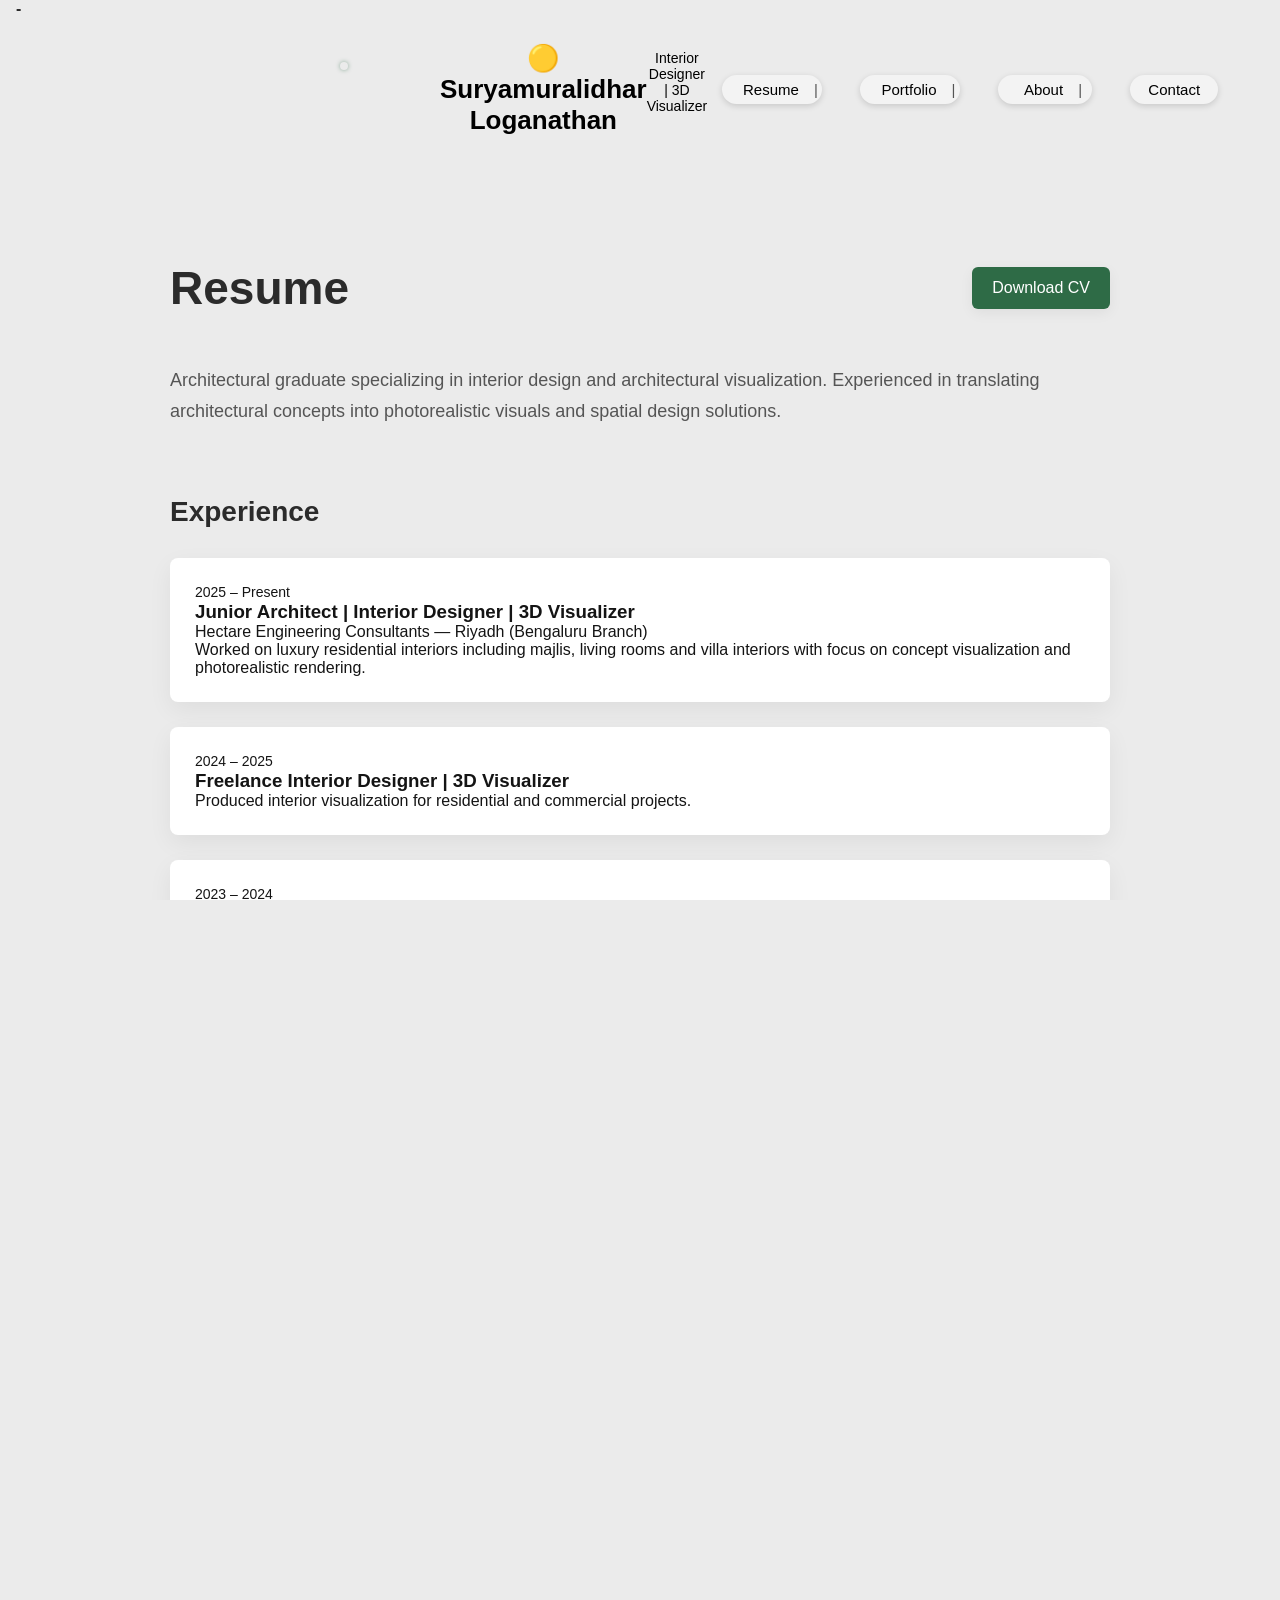
==== resume.html @ 16acd6b2 "Add files via upload" ====
<!DOCTYPE html>
<html lang="en">

<head>

<meta charset="UTF-8">
<meta name="viewport" content="width=device-width, initial-scale=1.0">


<title>Resume | Suryamuralidhar</title>

<link rel="stylesheet" href="css/navbar.css">
<link rel="stylesheet" href="css/footer.css">
<link rel="stylesheet" href="css/style.css">
<link rel="stylesheet" href="css/responsive.css">
<link rel="stylesheet" href="css/resume.css">

</head>

<body>

<div id="navbar"></div>


<section class="resume">


<!-- HEADER -->

<div class="resume-header">

<h1>Resume</h1>

<a href="files/CV_SURYAMURALIDHAR.pdf"
download
class="download-btn">
Download CV
</a>

</div>



<!-- SUMMARY -->

<div class="summary">

<p>
Architectural graduate specializing in interior design and
architectural visualization. Experienced in translating
architectural concepts into photorealistic visuals and spatial
design solutions.
</p>

</div>



<!-- EXPERIENCE -->

<div class="section">

<h2>Experience</h2>

<div class="timeline">


<div class="timeline-card">

<span class="year">2025 – Present</span>

<h3>Junior Architect | Interior Designer | 3D Visualizer</h3>

<p>
Hectare Engineering Consultants — Riyadh (Bengaluru Branch)
</p>

<p>
Worked on luxury residential interiors including majlis,
living rooms and villa interiors with focus on concept
visualization and photorealistic rendering.
</p>

</div>


<div class="timeline-card">

<span class="year">2024 – 2025</span>

<h3>Freelance Interior Designer | 3D Visualizer</h3>

<p>
Produced interior visualization for residential
and commercial projects.
</p>

</div>


<div class="timeline-card">

<span class="year">2023 – 2024</span>

<h3>Architectural Intern</h3>

<p>
The InsideOut Studio — Bengaluru
</p>

<p>
Worked on residential projects including working drawings,
electrical layouts, facade design and rendering.
</p>

</div>


<div class="timeline-card">

<span class="year">2022 – 2023</span>

<h3>Assistant Site Supervisor</h3>

<p>
Sree Annamar Builders — Namakkal
</p>

</div>


</div>

</div>



<!-- EDUCATION -->

<div class="section">

<h2>Education</h2>

<div class="education-grid">

<div class="edu-card">

<h3>Bachelor of Architecture</h3>

<p>Lovely Professional University</p>

<span>2019 – 2025</span>

</div>


<div class="edu-card">

<h3>Senior Secondary Education</h3>

<p>National Public School</p>

<span>2017 – 2019</span>

</div>

</div>

</div>



<!-- SKILLS -->

<div class="section">

<h2>Design Tools</h2>

<div class="skills-grid">

<div class="skill">AutoCAD</div>
<div class="skill">3ds Max</div>
<div class="skill">Corona Renderer</div>
<div class="skill">Revit</div>
<div class="skill">SketchUp</div>
<div class="skill">Lumion</div>
<div class="skill">D5 Render</div>
<div class="skill">Photoshop</div>
<div class="skill">InDesign</div>
<div class="skill">Unreal Engine</div>
<div class="skill">MS Office</div>

</div>

</div>



<!-- CERTIFICATIONS -->

<div class="section">

<h2>Certifications</h2>

<div class="cert-grid">

<a href="javascript:void(0)" class="cert-btn">
Autodesk Certification
</a>

<a href="javascript:void(0)" class="cert-btn">
3ds Max Visualization Training
</a>

<a href="javascript:void(0)" class="cert-btn">
Architectural Rendering Course
</a>

</div>

</div>



<!-- LANGUAGES -->

<div class="section">

<h2>Languages</h2>

<div class="lang-grid">

<div class="lang">Tamil — Native</div>
<div class="lang">English — Professional</div>
<div class="lang">Hindi — Basic</div>
<div class="lang">Kannada — Basic</div>

</div>

</div>



<!-- HOBBIES -->

<div class="section">

<h2>Interests</h2>

<div class="hobby-grid">

<div class="hobby">Ham Radio</div>
<div class="hobby">DIY Electronics</div>
<div class="hobby">Exploring New Tech</div>
<div class="hobby">Learning New Software</div>

</div>

</div>


</section>


<div id="footer"></div>

<script src="js/script.js"></script>

</body>

</html>
---- css/navbar.css ----
/* ===== NAVBAR CONTAINER ===== */

header.nav{
text-align:center;
padding:20px 10px;
}

/* ===== NAME ===== */

header.nav h1{
font-size:26px;
font-weight:700;
margin:5px 0;
}

header.nav p{
font-size:14px;
color:#666;
margin:0 0 15px 0;
}

/* ===== DOT ===== */

.logo .dot{
height:8px;
width:8px;
background:#2e6b46;
border-radius:50%;
display:inline-block;
margin-right:6px;
}

/* ===== NAV LINKS ===== */

nav{
display:flex;
justify-content:center;
flex-wrap:nowrap;
gap:8px;
}

nav a{
display:flex;
align-items:center;
justify-content:center;
text-align:center;
flex:1;
max-width:100px;
padding:6px 10px;
font-size:clamp(13px,3vw,15px);
white-space:nowrap;
text-decoration:none;
background:#f3f3f3;
border-radius:20px;
}

header.nav{
text-align:center;
}

/* ===== HOVER EFFECT ===== */

nav a:hover{
transform:translateY(-1px);
box-shadow:0 4px 10px rgba(0,0,0,0.15);
}

/* ===== MOBILE ADJUSTMENT ===== */


@media (max-width:370px){

.nav{
padding-left:20px;
padding-right:20px;
}

nav{
gap:6px;
}

}

@media (max-width:370px){

nav{
gap:6px;
}

nav a{
padding:6px 5px;
font-size:13px;
}

}

nav a{
-webkit-tap-highlight-color: transparent; /* removes yellow flash */
}

nav a:active{
background:#2e6b46;
color:white;
}

.name{
display:flex;
align-items:center;
justify-content:center;
gap:8px;
}

.dot{
height:8px;
width:8px;
background:#ebebeb;
border-radius:50%;
position:absolute;
left:-100px;
top:25%;
transform:translateY(-50%);
}

.dot{
box-shadow:0 0 4px rgba(46,107,70,0.5);
}
header h1{
position:relative;
display:inline-block;
}
---- css/footer.css ----
/* =========================
   FOOTER - DESKTOP
========================= */

/* DESKTOP ONLY social icon sizes */

@media (min-width:900px){

/* Instagram */
.social img[src*="instagram"]{
width:41px;
height:41px;
}

/* Facebook */
.social img[src*="facebook"]{
width:36px;
height:36px;
}

/* LinkedIn */
.social img[src*="linkedin"]{
width:38px;
height:38px;
}

}
.footer{
display:flex;
justify-content:space-between;
align-items:flex-start;

padding:15px 80px;

max-width:1200px;
width:100%;
margin:15px auto;
}

/* TEXT */

.footer h4{
margin-bottom:5px;
}

.footer p{
margin:0;
}

/* COLUMN ALIGNMENT */

.footer div:nth-child(1){
text-align:left;
}

.footer div:nth-child(2){
text-align:left;
}

.footer div:nth-child(3){
text-align:right;
}

/* LINKS */

.footer a{
color:black;
text-decoration:none;
display:inline-block;
transition:transform .2s;
}

.footer a:hover{
transform:scale(1.1);
}

/* SOCIAL ICONS */

.social{
display:flex;
gap:15px;
align-items:center;
margin-top:5px;
justify-content:flex-end;
}

.social img{
width:33px;
height:33px;
cursor:pointer;
transition:transform .2s;
}

.social img:hover{
transform:scale(1.3);
}

/* =========================
   FOOTER - MOBILE
========================= */

@media (max-width:900px){

.footer{
display:flex;
flex-direction:column;
align-items:center;
justify-content:center;
text-align:center;

gap:25px;

padding:30px 20px;

width:100%;
max-width:100%;

margin:0 auto;
}

.footer div{
width:100%;
text-align:center;
}

.footer h4{
font-size:16px;
margin-bottom:6px;
}

.footer p{
font-size:16.5px;
color:#555;
}

.social{
display:flex;
justify-content:center;
align-items:center;
gap:15px;

margin-top:8px;
}

.social img{  
width:28px;
height:28px;
}
/* FOLLOW ME LEFT ALIGN */

.footer div:nth-child(3){
text-align:left;
width:100%;
}

.social{
display:flex;
justify-content:flex-start;
align-items:center;
gap:18px;
margin-top:8px;
}

/* BIGGER ICONS */

.social img{
width:34px;
height:34px;
}
}
---- css/style.css ----
.circle.resume{
background:#f2a900;
color:black;
}

.circle.portfolio{
background:#ff3c2f;
color:white;
}

.circle.contact{
background:#7fc6c7;
color:black;
}.resume{
background:#f2a900;
}

.portfolio{
background:#ff3c2f;
color:white;
}

.contact{
background:#7fc6c7;
}
.circle:hover{
transform:scale(1.15);
box-shadow:0 15px 35px rgba(0,0,0,0.25);
}

/* RESET 2  */
*{
box-sizing:border-box;
}




html{
scroll-behavior:smooth;
}



*{
caret-color: transparent;
}

*{
box-sizing:border-box;
margin:0;
padding:0;
}

html, body{
height:100%;
margin:0;
}

.pagecontent {
  flex:1;
}

body{
font-family:Arial, Helvetica, sans-serif;
background:#f4f4f4;
color:#111;

min-height:100%;
  
display:flex;
flex-direction:column;
}
/* NAVBAR */

.nav{
display:flex;
justify-content:space-between;
align-items:center;
padding:15px 80px;
max-width:1200px;
margin:auto;
}

.logo{
display:flex;
align-items:center;
gap:12px;
}

.logo h1{
font-size:25px;
font-weight:600;
}

.logo p{
font-size:16px;
color:#777;
}

.dot{
width:12px;
height:12px;
background:#f2a900;
border-radius:50%;
position:relative;
top:-10px;
}

a{
text-decoration:none;
color:black;
}

/* NAV LINKS */

nav a{
margin:0 15px;
font-weight:500;
}

nav a:not(:last-child)::after{
content:" | ";
margin-left:15px;
color:#555;
}

/* HERO SECTION */

.hero{
display:flex;
align-items:center;
justify-content:center;
gap:80px;
padding:30px 5%;
max-width:1200px;
margin:auto;

flex:1;
}

/* PROFILE IMAGE */

.profile{
display:flex;
align-items:center;
justify-content:center;
}

.profile-img{
width:320px;
height:320px;
border-radius:50%;
object-fit:cover;
object-position:center 15%;
max-width:90vw;
}

/* CONTENT */

.content h2{
font-size:80px;
margin-bottom:10px;
}

.content h3{
margin-bottom:15px;
}

.content p{
max-width:420px;
color:#555;
line-height:1.6;
}

/* BUTTONS */

.buttons{
margin-top:20px;
display:flex;
justify-content:center;
gap:25px;
flex-wrap:nowrap;
}

.circle{
width:120px;
height:120px;
border-radius:50%;
display:flex;
align-items:center;
justify-content:center;
font-weight:bold;
cursor:pointer;
transition:transform .3s, box-shadow .4s;
color:black;
}

.circle:hover{
transform:scale(1.2);
box-shadow:0 10px 25px rgba(0,0,0,0.2);
}

.resume{
background:#f2a900;
}

.portfolio{
background:#ebebeb;
color:rgb(0, 0, 0);
}

.contact{
background:#ebebeb;
}



html, body{
height:100%;
overflow-x:hidden;
overflow-y:auto;
}



h2:hover{
transform:scale(1);
transition:transform .2s;
}





/* RESPONSIVE DESIGN */

@media (max-width:900px){

/* HERO STACK */
.logo{
display:flex;
align-items:center;
justify-content:center;
gap:10px;
}

.dot{
position:relative;
top:-13px;
left: 3px;
}

  nav{
display:flex;
flex-wrap:wrap;
justify-content:center;
gap:10px;
margin-top:15px;
}

nav a{
background:#ffffff;
padding:8px 14px;
border-radius:20px;
font-size:14px;
box-shadow:0 2px 6px rgba(0,0,0,0.1);
}

nav a:hover{
background:#f2a900;
color:white;
}




 .buttons{
margin-top:20px;
display:flex;
justify-content:center;
gap:25px;
flex-wrap:nowrap;
}

.circle{
width:95px;
height:95px;
font-size:15px;
}

.contact{
margin-top:0;
}



  


  
.hero{
flex-direction:column;
text-align:center;
gap:35px;
padding:40px 20px;
}

/* PROFILE IMAGE */

.profile-img{
width:230px;
height:230px;
}

/* TEXT SIZE */

.content h2{
font-size:42px;
}

.content p{
padding:0 15px;
}



/* BUTTON SIZE */

.circle{
width:110px;
height:110px;
font-size:16px;
}

}


/* DISABLE TEXT SELECTION EVERYWHERE */

*{
user-select:none;
-webkit-user-select:none;
-moz-user-select:none;
-ms-user-select:none;

cursor:default;
}


/* MAKE CLICKABLE ELEMENTS POINTER */

a,
button,
.circle,
nav a,
footer a{

cursor:pointer;


}


.nav{
max-width:420px;
width:100%;
margin:auto;
padding:0 16px;
box-sizing:border-box;
}
nav a{
border-radius:20px;
box-shadow:0 2px 6px rgba(0,0,0,0.15);
}



@media (max-width:370px){

.nav{
padding-left:20px;
padding-right:20px;
}

nav{
gap:6px;
}

}body{
padding-left:16px;
padding-right:16px;
box-sizing:border-box;
}
---- css/responsive.css ----
/* MOBILE RESPONSIVE1 */





.buttons{
margin-top:30px;
display:flex;
justify-content:center;
gap: 10px;
flex-wrap:nowrap;
}
.circle{
width:110px;
height:110px;
}

.contact{
grid-column:span 2;
}

@media (max-width:900px){

/* NAVBAR */

.nav{
flex-direction:column;
gap:20px;
padding:20px;
text-align:center;
}

nav{
display:flex;
flex-wrap:wrap;
justify-content:center;
gap:10px;
}

nav a{
margin:0;
font-size:14px;
}

nav a:not(:last-child)::after{
content:"";
}

/* HERO SECTION */

.hero{
flex-direction:column;
text-align:center;
gap:30px;
padding:20px;
}

/* PROFILE IMAGE */

.profile-img{
width:220px;
height:220px;
}

/* TEXT */

.content h2{
font-size:42px;
}

.content h3{
font-size:18px;
}

.content p{
max-width:100%;
padding:0 10px;
font-size:15px;
}

/* BUTTONS */

.buttons{
justify-content:center;
gap:15px;
}

.circle{
width:90px;
height:90px;
font-size:14px;
}



/* Footer */

footer{
padding:10px 20px;
text-align:center;

margin-top:1px;
}

footer hr{
margin:1px 0;
}

.footer-container{
display:flex;
flex-direction:column;
gap:15px;
align-items:center;
}

.footer-section{
text-align:center;
}

.footer-section h4{
margin-bottom:5px;
font-size:16px;
}

.footer-section p{
font-size:14px;
color:#555;
}

.footer-social{
display:flex;
justify-content:center;
gap:15px;
margin-top:10px;
}

.social img[src*="instagram"]{
width:36px;
height:36px;
}

.social img[src*="facebook"]{
width:32px;
height:32px;
}

.social img[src*="linkedin"]{
width:34px;
height:34px;
}




}
---- css/resume.css ----
.resume{
background:#ebebeb;
}
/* Disable text selection globally */

*{
-webkit-user-select: none;
-moz-user-select: none;
-ms-user-select: none;
user-select: none;
}
:root{

--accent:#2e6b46;

--card:#ffffff;

--shadow:rgba(0,0,0,0.06);

--hoverShadow:rgba(0,0,0,0.12);

/* TEXT COLORS */

--boxText:#141414;

--hoverText:#ffffff;

}

.timeline-card:hover .year{
color:var(--hoverText);
}

body{
background:#ebebeb;
font-family:Arial, Helvetica, sans-serif;
color:#2b2b2b;
}



.resume{
max-width:1100px;
margin:100px auto;
padding:0 80px;
}



/* HEADER */

.resume-header{
display:flex;
justify-content:space-between;
align-items:center;
margin-bottom:50px;
}

.resume-header h1{
font-size:46px;
}



/* DOWNLOAD BUTTON */

.download-btn{

background:var(--accent);

padding:12px 20px;

border-radius:6px;

text-decoration:none;

color:white;

box-shadow:0 4px 14px var(--shadow);

transition:.3s;

cursor:pointer;

user-select:none;

}

.download-btn:hover{

transform:translateY(-3px);

box-shadow:0 10px 25px var(--hoverShadow);

}



/* SUMMARY */

.summary{
margin-bottom:70px;
font-size:18px;
line-height:1.7;
color:#555;
}



/* SECTIONS */

.section{
margin-bottom:80px;
}

.section h2{
margin-bottom:30px;
font-size:28px;
}



/* TIMELINE */

.timeline{
display:grid;
gap:25px;
}

.timeline-card{

background:var(--card);

padding:25px;

border-radius:8px;

box-shadow:0 8px 25px var(--shadow);

transition:.3s;

cursor:pointer;

user-select:none;

color:var(--boxText);

}

.timeline-card:hover{

transform:translateY(-6px);

background:var(--accent);

color:var(--hoverText);

box-shadow:0 20px 40px var(--hoverShadow);

}

.timeline-card *{
cursor:pointer;
user-select:none;
}



/* YEAR */

.year{

font-size:14px;

color:var(--boxText);

}



/* EDUCATION */

.education-grid{
display:grid;
grid-template-columns:repeat(2,1fr);
gap:25px;
}

.edu-card{

background:var(--card);

padding:25px;

border-radius:8px;

box-shadow:0 6px 20px var(--shadow);

transition:.3s;

cursor:pointer;

user-select:none;

color:var(--boxText);

}

.edu-card:hover{

transform:translateY(-5px);

background:var(--accent);

color:var(--hoverText);

}

.edu-card *{
cursor:pointer;
user-select:none;
}



/* SKILLS */

.skills-grid{
display:grid;
grid-template-columns:repeat(4,1fr);
gap:15px;
}

.skill{

background:var(--card);

padding:12px;

text-align:center;

border-radius:6px;

box-shadow:0 4px 14px var(--shadow);

transition:.3s;

cursor:pointer;

user-select:none;

color:var(--boxText);

}

.skill:hover{

transform:translateY(-4px);

background:var(--accent);

color:var(--hoverText);

box-shadow:0 10px 25px var(--hoverShadow);

}

.skill *{
cursor:pointer;
user-select:none;
}



/* CERTIFICATIONS */

.cert-grid{
display:flex;
gap:20px;
flex-wrap:wrap;
}

.cert-btn{

background:var(--card);

padding:12px 18px;

border-radius:6px;

text-decoration:none;

color:var(--boxText);

box-shadow:0 4px 14px var(--shadow);

transition:.3s;

cursor:pointer;

user-select:none;

}

.cert-btn:hover{

background:var(--accent);

color:var(--hoverText);

transform:translateY(-4px);

box-shadow:0 10px 25px var(--hoverShadow);

}



/* LANGUAGES */

.lang-grid{
display:grid;
grid-template-columns:repeat(2,1fr);
gap:15px;
}

.lang{

background:var(--card);

padding:12px;

border-radius:6px;

box-shadow:0 4px 14px var(--shadow);

transition:.3s;

cursor:pointer;

user-select:none;

color:var(--boxText);

}

.lang:hover{

background:var(--accent);

color:var(--hoverText);

}



/* HOBBIES */

.hobby-grid{
display:grid;
grid-template-columns:repeat(4,1fr);
gap:15px;
}

.hobby{

background:var(--card);

padding:12px;

text-align:center;

border-radius:6px;

box-shadow:0 4px 14px var(--shadow);

transition:.3s;

cursor:pointer;

user-select:none;

color:var(--boxText);

}

.hobby:hover{

background:var(--accent);

color:var(--hoverText);

}

/* DIM BACKGROUND EFFECT */

.resume{
position:relative;
}

.resume::before{

content:"";

position:fixed;

top:0;
left:0;

width:100%;
height:100%;

background:rgba(0,0,0,0.25);

opacity:0;

pointer-events:none;

transition:opacity .35s ease;

z-index:5;

}


/* SHOW DIM WHEN HOVERING CARDS */

.resume:has(.timeline-card:hover)::before,
.resume:has(.edu-card:hover)::before,
.resume:has(.skill:hover)::before,
.resume:has(.cert-btn:hover)::before,
.resume:has(.lang:hover)::before,
.resume:has(.hobby:hover)::before{

opacity: 0;

}


/* CARD FOCUS */

.timeline-card:hover,
.edu-card:hover,
.skill:hover,
.cert-btn:hover,
.lang:hover,
.hobby:hover{

transform:scale(1.08);

z-index:10;

position:relative;

box-shadow:0 35px 80px rgba(124, 122, 122, 0.25);

}

/* DISABLE TEXT SELECTION */

.portfolio,
.portfolio *{

user-select:none;
-webkit-user-select:none;
-moz-user-select:none;
-ms-user-select:none;

cursor:default;

}

/* Reduce space before footer */

.section:last-of-type{
margin-bottom:0px;
}

/* =========================
   RESUME MOBILE VIEW
========================= */

@media (max-width:900px){

/* PAGE WIDTH */

.resume{
margin:30px auto;
padding:0 20px;
}

/* HEADER */

.resume-header{
flex-direction:column;
align-items:flex-start;
gap:15px;
margin-bottom:35px;
}

.resume-header h1{
font-size:32px;
}

/* SUMMARY */

.summary{
font-size:15px;
line-height:1.6;
margin-bottom:45px;
}

/* SECTION SPACING */

.section{
margin-bottom:50px;
}

.section h2{
font-size:22px;
margin-bottom:20px;
}

/* TIMELINE */

.timeline{
gap:18px;
}

.timeline-card{
padding:18px;
}

/* EDUCATION */

.education-grid{
grid-template-columns:1fr;
gap:18px;
}

/* SKILLS */

.skills-grid{
grid-template-columns:repeat(2,1fr);
gap:12px;
}

/* CERTIFICATIONS */

.cert-grid{
gap:12px;
}

/* LANGUAGES */

.lang-grid{
grid-template-columns:1fr;
gap:12px;
}

/* HOBBIES */

.hobby-grid{
grid-template-columns:repeat(2,1fr);
gap:12px;
}

/* DOWNLOAD BUTTON */

.download-btn{
padding:10px 16px;
font-size:14px;
}

/* CARD SCALE REDUCED FOR MOBILE */

.timeline-card:hover,
.edu-card:hover,
.skill:hover,
.cert-btn:hover,
.lang:hover,
.hobby:hover{
transform:scale(1.04);
}

/* Reduce space before footer */

.section:last-of-type{
margin-bottom:0px;
}

}
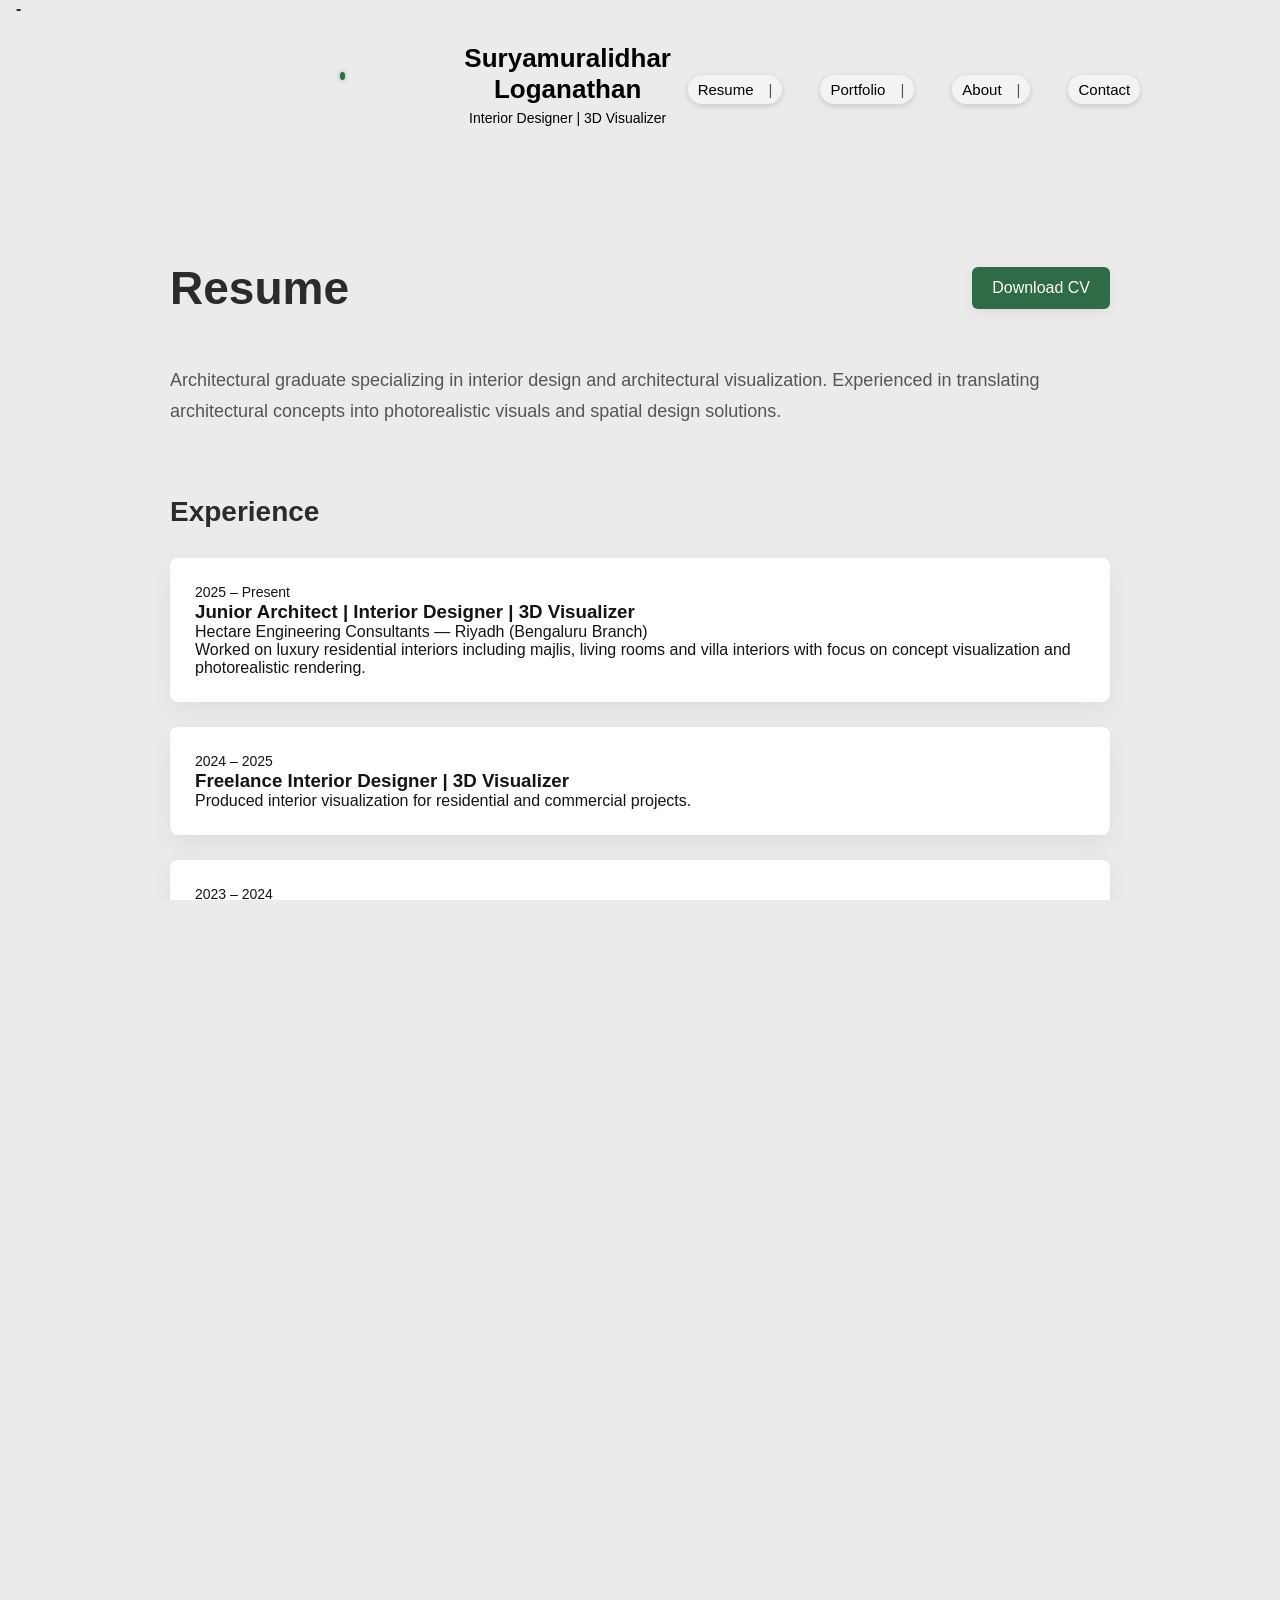
==== commit 60df8fe7: "Update resume.html" ====
--- a/resume.html
+++ b/resume.html
@@ -31,7 +31,7 @@
 
 <h1>Resume</h1>
 
-<a href="files/CV_SURYAMURALIDHAR.pdf"
+<a href="files/2- CV.pdf"
 download
 class="download-btn">
 Download CV
